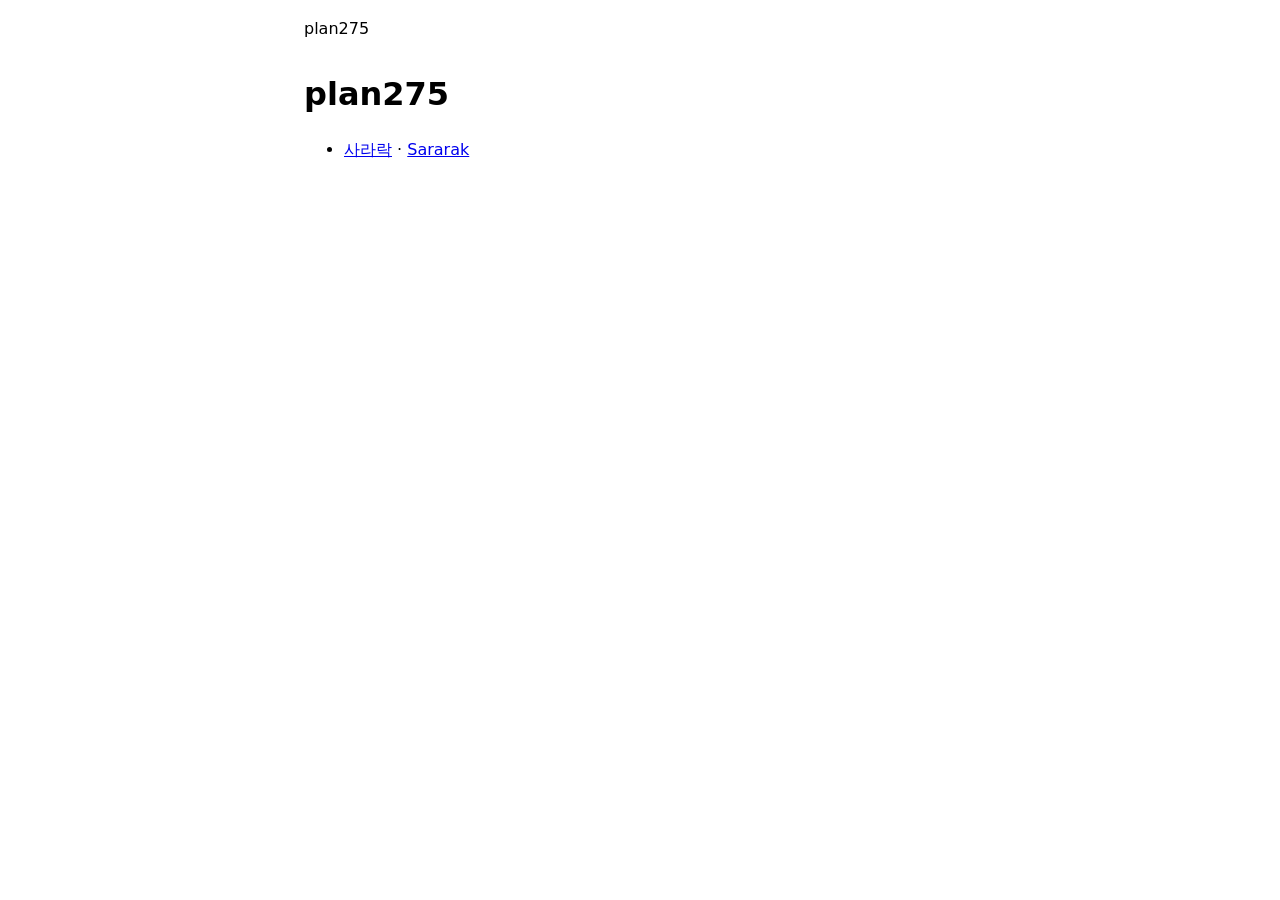
==== index.html @ c187bf62 "feat: plan275 공개 사이트와 사라락 지원·개인정보처리방침 페이지 순수 HTML과 공통 style.css. 모든 페이지 noindex. 방침 원문은 sararak 저장소 " ====
<!doctype html>
<html lang="ko">
<head>
<meta charset="utf-8">
<meta name="viewport" content="width=device-width, initial-scale=1">
<meta name="robots" content="noindex">
<title>plan275</title>
<link rel="stylesheet" href="style.css">
</head>
<body>
<nav>plan275</nav>
<main>
<h1>plan275</h1>
<ul>
<li><a href="sararak/">사라락</a> · <a href="sararak/en/" lang="en">Sararak</a></li>
</ul>
</main>
</body>
</html>
---- style.css ----
/* 모든 페이지가 함께 쓰는 스타일. 꾸밈 없이 읽기 좋게만 한다. */
:root {
  color-scheme: light dark;
}

body {
  max-width: 42rem;
  margin: 0 auto;
  padding: 1rem;
  font-family: system-ui, -apple-system, "Apple SD Gothic Neo", "Noto Sans KR", sans-serif;
  line-height: 1.6;
  overflow-wrap: break-word;
  -webkit-text-size-adjust: 100%;
}

:lang(ko) {
  word-break: keep-all;
}

nav {
  margin-bottom: 2rem;
}

h1 {
  line-height: 1.3;
}

table {
  border-collapse: collapse;
  width: 100%;
}

/* 긴 URL만 아무 곳에서나 줄을 바꾼다. 단어는 쪼개지 않는다 */
a {
  overflow-wrap: anywhere;
}

th,
td {
  border: 1px solid #8888;
  padding: 0.4rem 0.5rem;
  text-align: left;
  vertical-align: top;
}
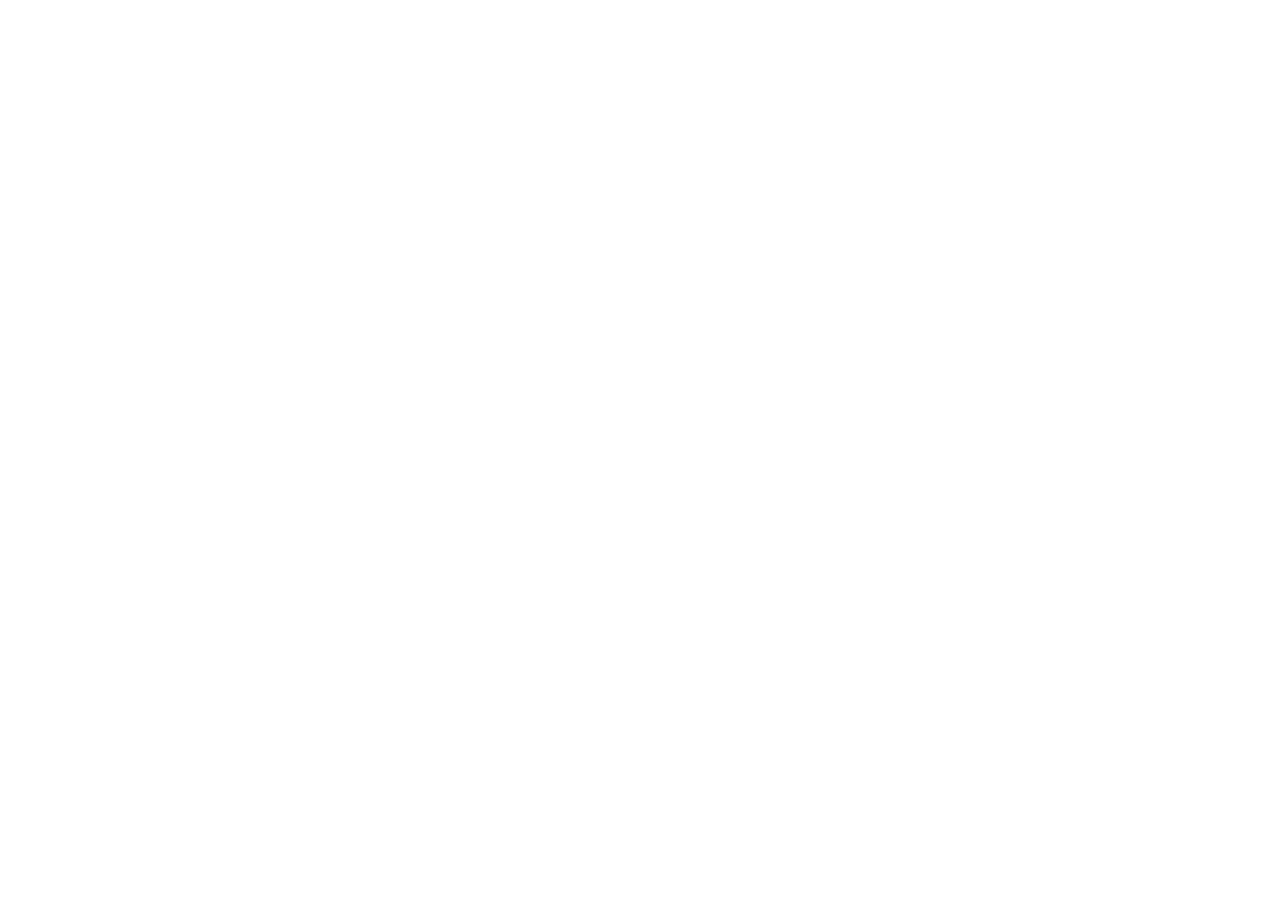
==== commit 41f9ebdf: "refactor: 루트 index.html을 빈 페이지로 바꾸고 루트로 가는 링크를 뺌 루트의 용도는 나중에 정한다.  Co-Authored-By: Claude Opus 5.5 <" ====
--- a/index.html
+++ b/index.html
@@ -5,15 +5,7 @@
 <meta name="viewport" content="width=device-width, initial-scale=1">
 <meta name="robots" content="noindex">
 <title>plan275</title>
-<link rel="stylesheet" href="style.css">
 </head>
 <body>
-<nav>plan275</nav>
-<main>
-<h1>plan275</h1>
-<ul>
-<li><a href="sararak/">사라락</a> · <a href="sararak/en/" lang="en">Sararak</a></li>
-</ul>
-</main>
 </body>
 </html>
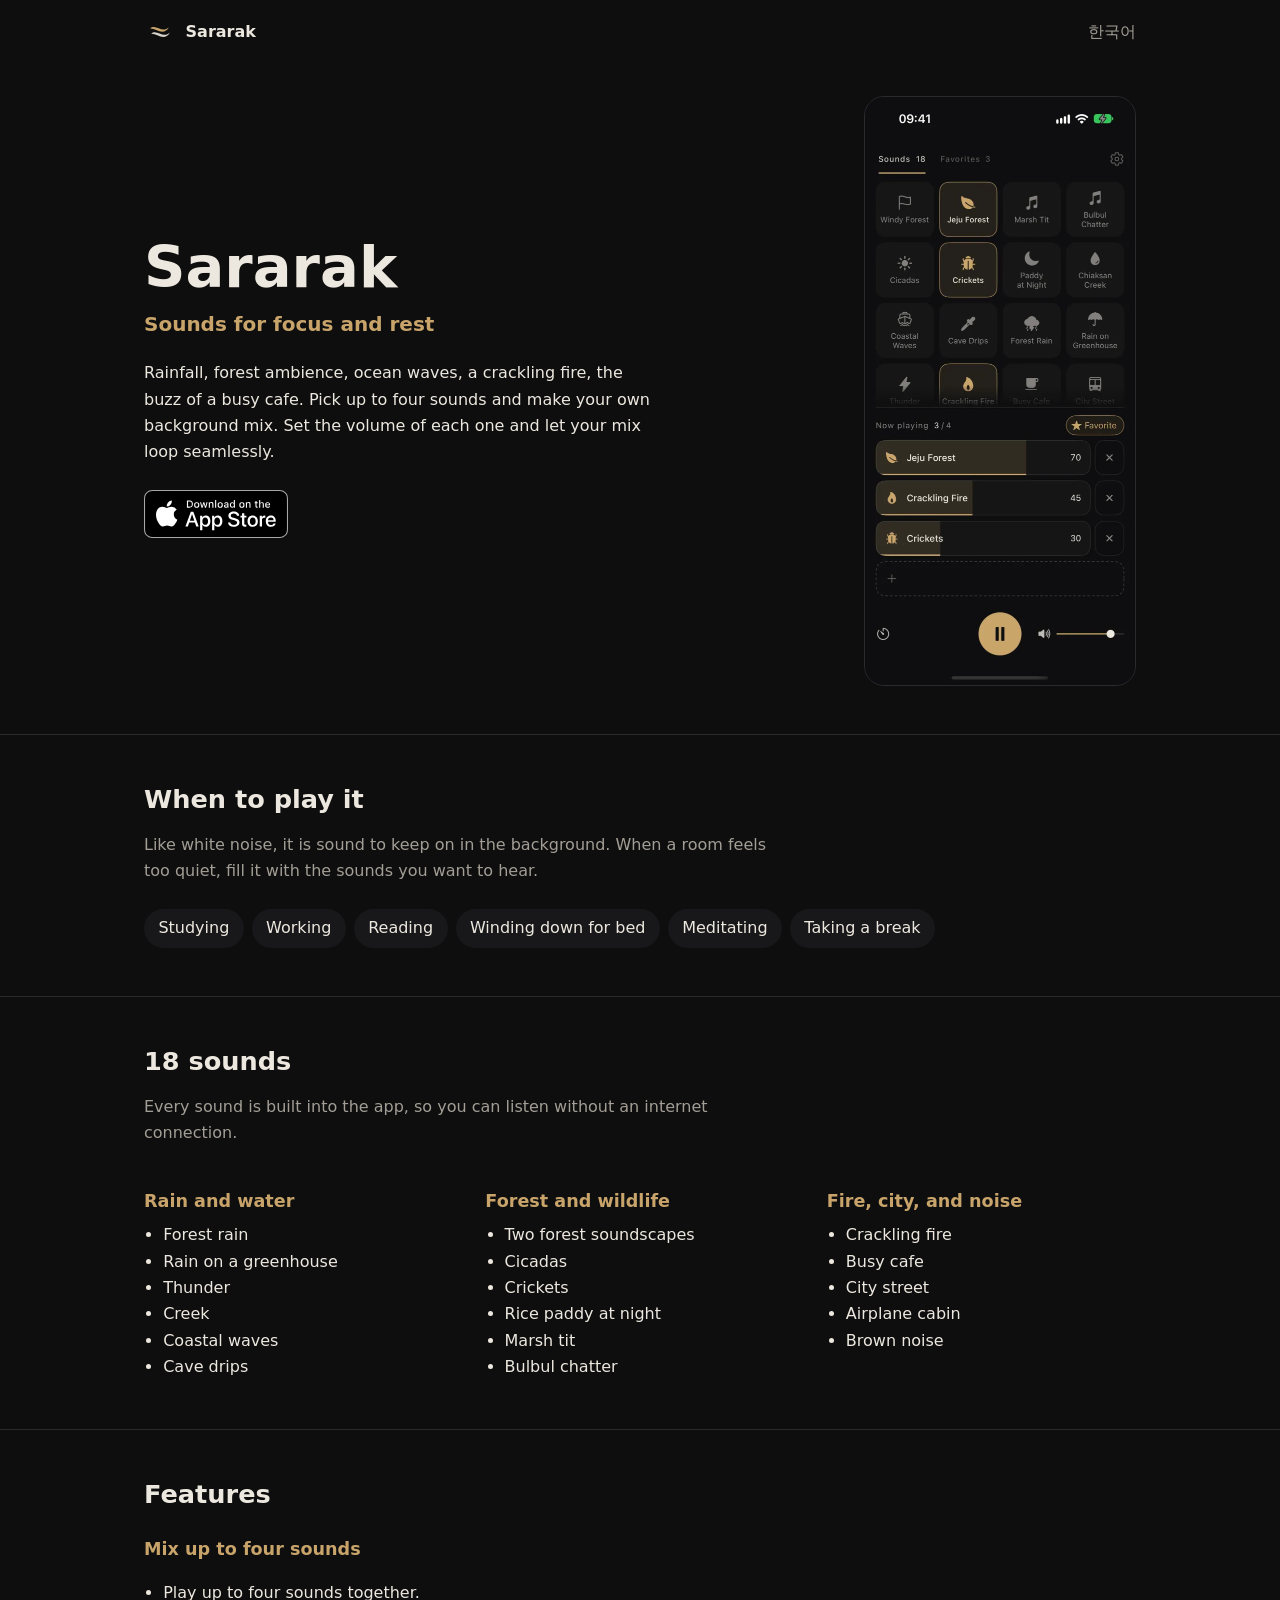
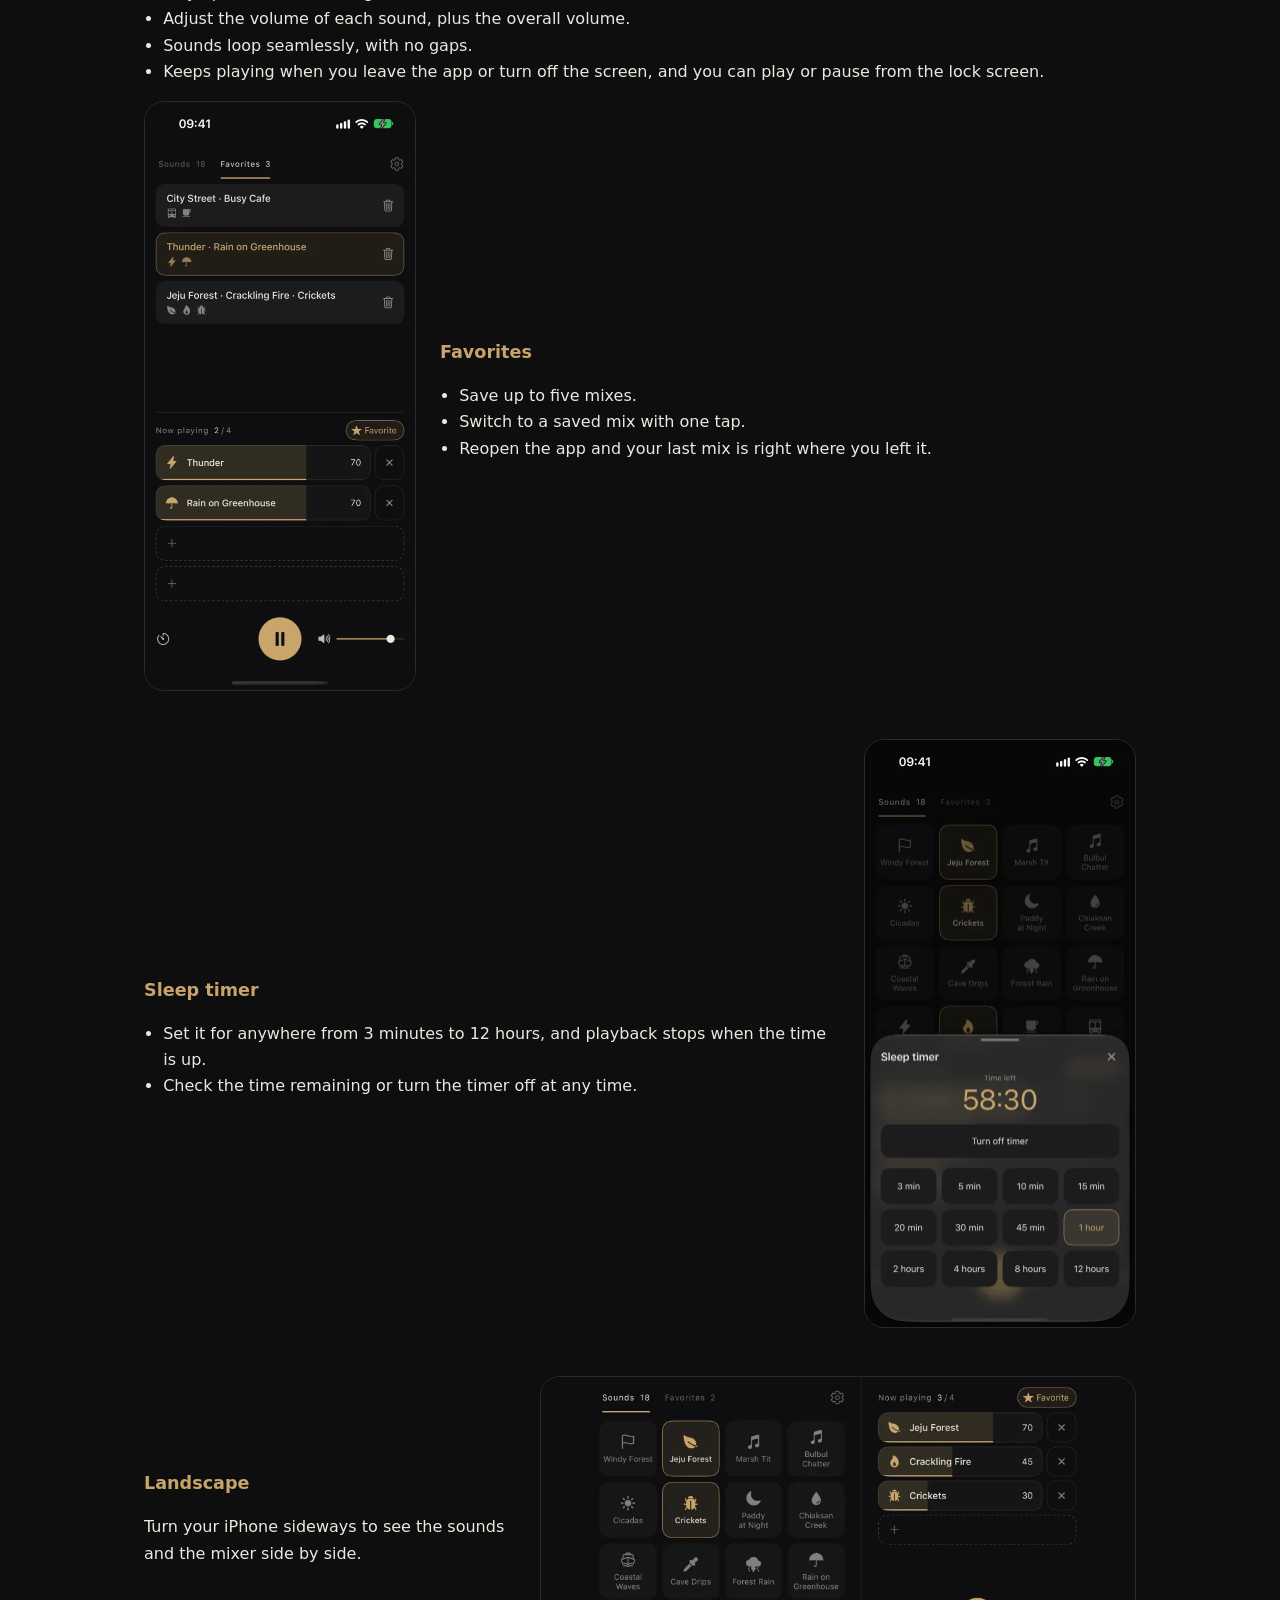
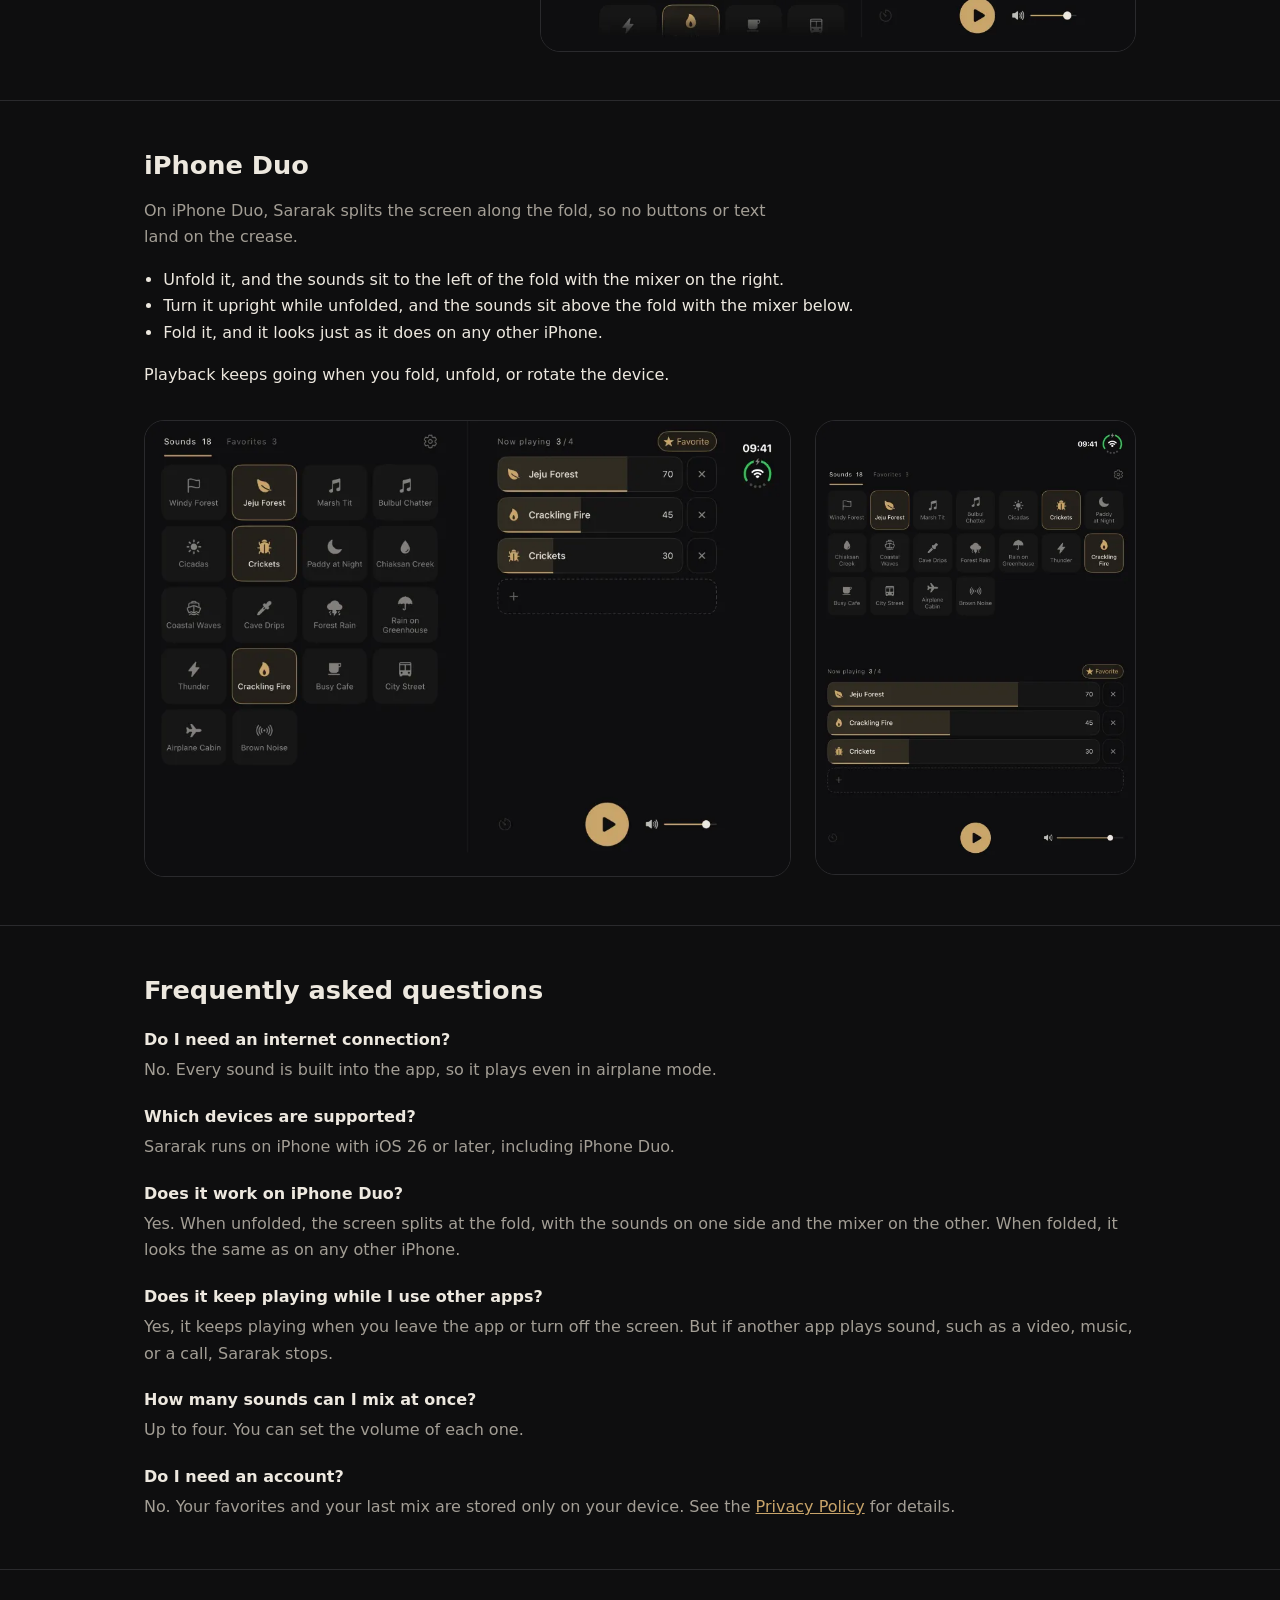
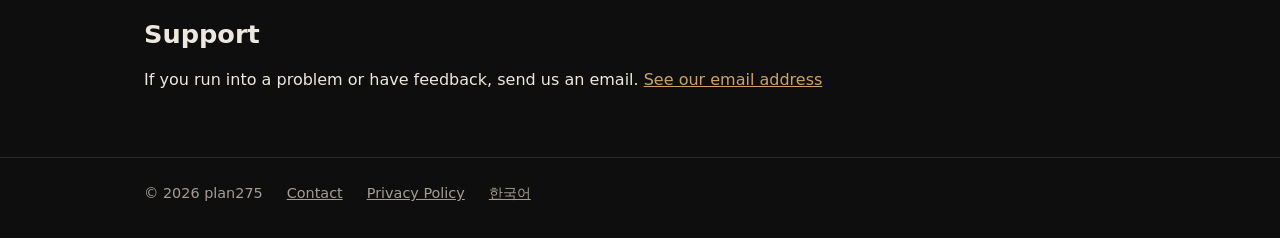
==== commit 3c7eb7f1: "feat: 루트 페이지를 사라락 영어 홍보 페이지로 보내고 사라락 아이콘을 사이트 파비콘으로 둠 네이버 소유 확인 태그는 그대로 둔다. 리다이렉트는 sararak/index.htm" ====
--- a/index.html
+++ b/index.html
@@ -1,11 +1,31 @@
 <!doctype html>
-<html lang="ko">
+<html lang="en">
 <head>
 <meta charset="utf-8">
 <meta name="viewport" content="width=device-width, initial-scale=1">
-<meta name="robots" content="noindex">
 <title>plan275</title>
+<!-- 네이버 서치어드바이저 소유 확인. 지우면 소유권이 풀린다 (README) -->
+<meta name="naver-site-verification" content="a051f06ebb2aded2e537f060db8369a67b8fc406">
+<!-- 루트로 들어오면 사라락 영어 홍보 페이지로 보낸다 (2026-11-08 사용자 결정). 방식은 sararak/index.html과 같다:
+     JS로 그리기 전에 넘기고(뒤로 가기 기록을 남기지 않게 replace), JS가 꺼진 환경과 검색 엔진은 0초 meta refresh가 받는다 -->
+<script>location.replace("sararak/en/" + location.search + location.hash)</script>
+<meta http-equiv="refresh" content="0; url=sararak/en/">
+<link rel="canonical" href="https://plan275.com/sararak/en/">
+<!-- 사이트 파비콘. 검색 결과의 아이콘은 호스트 루트 페이지에서 가져간다. 지금은 앱이 사라락뿐이라 그 아이콘을 쓴다 -->
+<link rel="icon" href="sararak/img/icon.svg" type="image/svg+xml">
+<link rel="apple-touch-icon" href="sararak/img/icon-180.png">
+<!-- 넘어가는 동안 글자가 비치지 않게 링크를 숨겼다가, refresh가 막힌 환경에서만 2초 뒤 보인다 -->
+<style>
+html { background: #0e0e0f; color-scheme: dark; }
+body { margin: 0; padding: 1rem; color: #ede8df; font-family: system-ui, sans-serif; }
+a { color: #c8a46a; }
+main { opacity: 0; animation: show 0s 2s forwards; }
+@keyframes show { to { opacity: 1; } }
+</style>
 </head>
 <body>
+<main>
+<p><a href="sararak/en/">Sararak</a> · <a href="sararak/ko/" hreflang="ko" lang="ko">사라락</a></p>
+</main>
 </body>
 </html>
